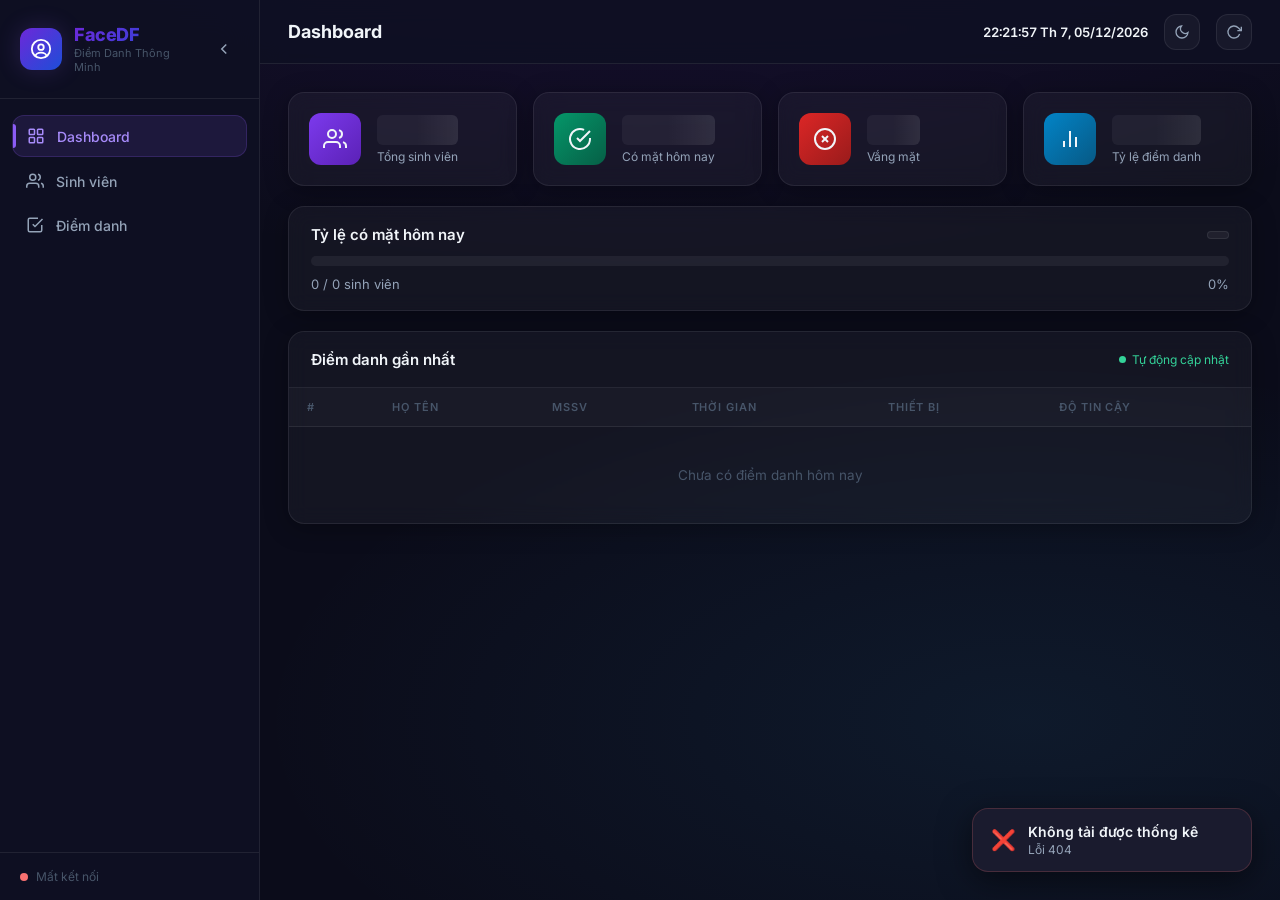
==== Admin-website-main/frontend/index.html @ c2f76a29 "folder name" ====
<!DOCTYPE html>
<html lang="vi">

<head>
  <meta charset="UTF-8" />
  <meta name="viewport" content="width=device-width, initial-scale=1.0" />
  <meta name="description"
    content="Hệ thống điểm danh khuôn mặt thông minh - Quản lý sinh viên và theo dõi điểm danh." />
  <title>FaceDF — Hệ Thống Điểm Danh</title>
  <link rel="preconnect" href="https://fonts.googleapis.com" />
  <link rel="preconnect" href="https://fonts.gstatic.com" crossorigin />
  <link href="https://fonts.googleapis.com/css2?family=Inter:wght@300;400;500;600;700;800&display=swap"
    rel="stylesheet" />
  <link rel="stylesheet" href="style.css" />
</head>

<body>

  <!-- ═══════════════ SIDEBAR ═══════════════ -->
  <aside class="sidebar" id="sidebar">
    <div class="sidebar-brand">
      <div class="brand-icon">
        <svg viewBox="0 0 24 24" fill="none" stroke="currentColor" stroke-width="2">
          <path d="M12 2C6.48 2 2 6.48 2 12s4.48 10 10 10 10-4.48 10-10S17.52 2 12 2z" />
          <circle cx="12" cy="10" r="3" />
          <path d="M6 20c0-2.2 2.7-4 6-4s6 1.8 6 4" />
        </svg>
      </div>
      <div class="brand-text">
        <span class="brand-name">FaceDF</span>
        <span class="brand-sub">Điểm Danh Thông Minh</span>
      </div>
      <button class="sidebar-collapse-btn" id="sidebarCollapseBtn" title="Thu gọn/Mở rộng Sidebar">
        <svg viewBox="0 0 24 24" fill="none" stroke="currentColor" stroke-width="2">
          <polyline points="15 18 9 12 15 6"></polyline>
        </svg>
      </button>
    </div>

    <nav class="sidebar-nav">
      <a href="#" class="nav-item active" data-tab="dashboard" id="nav-dashboard">
        <svg viewBox="0 0 24 24" fill="none" stroke="currentColor" stroke-width="2">
          <rect x="3" y="3" width="7" height="7" rx="1" />
          <rect x="14" y="3" width="7" height="7" rx="1" />
          <rect x="3" y="14" width="7" height="7" rx="1" />
          <rect x="14" y="14" width="7" height="7" rx="1" />
        </svg>
        <span>Dashboard</span>
      </a>
      <a href="#" class="nav-item" data-tab="students" id="nav-students">
        <svg viewBox="0 0 24 24" fill="none" stroke="currentColor" stroke-width="2">
          <path d="M17 21v-2a4 4 0 0 0-4-4H5a4 4 0 0 0-4 4v2" />
          <circle cx="9" cy="7" r="4" />
          <path d="M23 21v-2a4 4 0 0 0-3-3.87" />
          <path d="M16 3.13a4 4 0 0 1 0 7.75" />
        </svg>
        <span>Sinh viên</span>
      </a>
      <a href="#" class="nav-item" data-tab="attendance" id="nav-attendance">
        <svg viewBox="0 0 24 24" fill="none" stroke="currentColor" stroke-width="2">
          <path d="M9 11l3 3L22 4" />
          <path d="M21 12v7a2 2 0 0 1-2 2H5a2 2 0 0 1-2-2V5a2 2 0 0 1 2-2h11" />
        </svg>
        <span>Điểm danh</span>
      </a>
    </nav>

    <div class="sidebar-footer">
      <div class="connection-status" id="connectionStatus">
        <span class="status-dot"></span>
        <span class="status-text">Đang kết nối...</span>
      </div>
    </div>
  </aside>

  <!-- ═══════════════ MAIN CONTENT ═══════════════ -->
  <main class="main-content">

    <!-- Top Header -->
    <header class="top-header">
      <div class="header-left">
        <button class="menu-toggle" id="menuToggle" aria-label="Toggle menu">
          <svg viewBox="0 0 24 24" fill="none" stroke="currentColor" stroke-width="2">
            <line x1="3" y1="6" x2="21" y2="6" />
            <line x1="3" y1="12" x2="21" y2="12" />
            <line x1="3" y1="18" x2="21" y2="18" />
          </svg>
        </button>
        <div class="page-title" id="pageTitle">Dashboard</div>
      </div>
      <div class="header-right">
        <div class="live-clock" id="liveClock"></div>
        <button class="theme-toggle" id="themeToggleBtn" title="Giao diện Sáng/Tối">
          <svg viewBox="0 0 24 24" fill="none" stroke="currentColor" stroke-width="2" id="themeIcon">
            <circle cx="12" cy="12" r="5"></circle>
            <line x1="12" y1="1" x2="12" y2="3"></line>
            <line x1="12" y1="21" x2="12" y2="23"></line>
            <line x1="4.22" y1="4.22" x2="5.64" y2="5.64"></line>
            <line x1="18.36" y1="18.36" x2="19.78" y2="19.78"></line>
            <line x1="1" y1="12" x2="3" y2="12"></line>
            <line x1="21" y1="12" x2="23" y2="12"></line>
            <line x1="4.22" y1="19.78" x2="5.64" y2="18.36"></line>
            <line x1="18.36" y1="5.64" x2="19.78" y2="4.22"></line>
          </svg>
        </button>
        <button class="refresh-btn" id="refreshBtn" title="Làm mới dữ liệu">
          <svg viewBox="0 0 24 24" fill="none" stroke="currentColor" stroke-width="2">
            <path d="M23 4v6h-6" />
            <path d="M20.49 15a9 9 0 1 1-2.12-9.36L23 10" />
          </svg>
        </button>
      </div>
    </header>

    <!-- ────── TAB: DASHBOARD ────── -->
    <section class="tab-content active" id="tab-dashboard">

      <div class="stats-grid">
        <div class="stat-card" id="stat-total">
          <div class="stat-icon purple">
            <svg viewBox="0 0 24 24" fill="none" stroke="currentColor" stroke-width="2">
              <path d="M17 21v-2a4 4 0 0 0-4-4H5a4 4 0 0 0-4 4v2" />
              <circle cx="9" cy="7" r="4" />
              <path d="M23 21v-2a4 4 0 0 0-3-3.87" />
              <path d="M16 3.13a4 4 0 0 1 0 7.75" />
            </svg>
          </div>
          <div class="stat-info">
            <div class="stat-value skeleton" id="stat-total-val">—</div>
            <div class="stat-label">Tổng sinh viên</div>
          </div>
        </div>

        <div class="stat-card" id="stat-present">
          <div class="stat-icon green">
            <svg viewBox="0 0 24 24" fill="none" stroke="currentColor" stroke-width="2">
              <path d="M22 11.08V12a10 10 0 1 1-5.93-9.14" />
              <polyline points="22 4 12 14.01 9 11.01" />
            </svg>
          </div>
          <div class="stat-info">
            <div class="stat-value skeleton" id="stat-present-val">—</div>
            <div class="stat-label">Có mặt hôm nay</div>
          </div>
        </div>

        <div class="stat-card" id="stat-absent">
          <div class="stat-icon red">
            <svg viewBox="0 0 24 24" fill="none" stroke="currentColor" stroke-width="2">
              <circle cx="12" cy="12" r="10" />
              <line x1="15" y1="9" x2="9" y2="15" />
              <line x1="9" y1="9" x2="15" y2="15" />
            </svg>
          </div>
          <div class="stat-info">
            <div class="stat-value skeleton" id="stat-absent-val">—</div>
            <div class="stat-label">Vắng mặt</div>
          </div>
        </div>

        <div class="stat-card" id="stat-rate">
          <div class="stat-icon blue">
            <svg viewBox="0 0 24 24" fill="none" stroke="currentColor" stroke-width="2">
              <line x1="18" y1="20" x2="18" y2="10" />
              <line x1="12" y1="20" x2="12" y2="4" />
              <line x1="6" y1="20" x2="6" y2="14" />
            </svg>
          </div>
          <div class="stat-info">
            <div class="stat-value skeleton" id="stat-rate-val">—</div>
            <div class="stat-label">Tỷ lệ điểm danh</div>
          </div>
        </div>
      </div>

      <!-- Progress bar -->
      <div class="card progress-card">
        <div class="card-header">
          <h3>Tỷ lệ có mặt hôm nay</h3>
          <span class="card-badge" id="dash-date"></span>
        </div>
        <div class="progress-track">
          <div class="progress-bar" id="attendanceBar" style="width:0%"></div>
        </div>
        <div class="progress-labels">
          <span id="progressLabel">0 / 0 sinh viên</span>
          <span id="progressPct">0%</span>
        </div>
      </div>

      <!-- Recent attendance -->
      <div class="card">
        <div class="card-header">
          <h3>Điểm danh gần nhất</h3>
          <span class="auto-refresh-badge">
            <span class="pulse-dot"></span> Tự động cập nhật
          </span>
        </div>
        <div class="table-wrap">
          <table class="data-table" id="recent-table">
            <thead>
              <tr>
                <th>#</th>
                <th>Họ tên</th>
                <th>MSSV</th>
                <th>Thời gian</th>
                <th>Thiết bị</th>
                <th>Độ tin cậy</th>
              </tr>
            </thead>
            <tbody id="recent-tbody">
              <tr>
                <td colspan="6" class="empty-row">Đang tải dữ liệu...</td>
              </tr>
            </tbody>
          </table>
        </div>
      </div>
    </section>

    <!-- ────── TAB: SINH VIÊN ────── -->
    <section class="tab-content" id="tab-students">

      <!-- Form đăng ký -->
      <div class="card enroll-card" id="enrollCard">
        <div class="card-header">
          <h3>Đăng ký sinh viên mới</h3>
          <button class="collapse-btn" id="toggleEnroll" aria-label="Thu gọn">
            <svg viewBox="0 0 24 24" fill="none" stroke="currentColor" stroke-width="2" width="16" height="16">
              <polyline points="18 15 12 9 6 15" />
            </svg>
          </button>
        </div>

        <div class="enroll-body" id="enrollBody">
          <form id="enrollForm" class="enroll-form" novalidate>
            <div class="form-row">
              <div class="form-group">
                <label for="inputFullName">Họ và tên <span class="required">*</span></label>
                <input type="text" id="inputFullName" name="full_name" placeholder="VD: Nguyễn Văn An" required />
              </div>
              <div class="form-group">
                <label for="inputStudentId">Mã số sinh viên <span class="required">*</span></label>
                <input type="text" id="inputStudentId" name="student_id" placeholder="VD: SV2024001" required />
              </div>
            </div>

            <div class="form-group">
              <label>Phương thức lấy ảnh <span class="required">*</span></label>
              <div class="enroll-tabs">
                <button type="button" class="tab-btn active" data-mode="upload" id="btnModeUpload">
                  <svg viewBox="0 0 24 24" fill="none" stroke="currentColor" stroke-width="2" width="16" height="16">
                    <path d="M21 15v4a2 2 0 0 1-2 2H5a2 2 0 0 1-2-2v-4" />
                    <polyline points="17 8 12 3 7 8" />
                    <line x1="12" y1="3" x2="12" y2="15" />
                  </svg>
                  Tải ảnh lên
                </button>
                <button type="button" class="tab-btn" data-mode="camera" id="btnModeCamera">
                  <svg viewBox="0 0 24 24" fill="none" stroke="currentColor" stroke-width="2" width="16" height="16">
                    <path d="M23 19a2 2 0 0 1-2 2H3a2 2 0 0 1-2-2V8a2 2 0 0 1 2-2h4l2-3h6l2 3h4a2 2 0 0 1 2 2z" />
                    <circle cx="12" cy="13" r="4" />
                  </svg>
                  Chụp từ Camera Pi
                </button>
              </div>
            </div>

            <!-- UI cho Mode: Upload -->
            <div id="sectionUpload" class="enroll-section active">
              <label>Ảnh khuôn mặt <span class="hint">(chọn 3-5 ảnh rõ nét)</span></label>
              <div class="upload-zone" id="uploadZone">
                <input type="file" id="inputImages" name="images" accept="image/*" multiple class="file-input" />
                <div class="upload-placeholder" id="uploadPlaceholder">
                  <svg viewBox="0 0 24 24" fill="none" stroke="currentColor" stroke-width="1.5" width="40" height="40">
                    <path d="M21 15v4a2 2 0 0 1-2 2H5a2 2 0 0 1-2-2v-4" />
                    <polyline points="17 8 12 3 7 8" />
                    <line x1="12" y1="3" x2="12" y2="15" />
                  </svg>
                  <p>Kéo thả ảnh vào đây hoặc <strong>chọn file</strong></p>
                  <p class="hint">Tối thiểu 3, tối đa 5 ảnh • JPG, PNG, WEBP</p>
                </div>
                <div class="image-previews" id="imagePreviews"></div>
              </div>
            </div>

            <div id="sectionCamera" class="enroll-section">
              <div class="form-group pi-ip-group">
                <label for="inputPiIp">Địa chỉ IP Raspberry Pi <span class="required">*</span></label>
                <div class="input-with-action">
                  <input type="text" id="inputPiIp" placeholder="VD: 192.168.1.10" />
                  <button type="button" class="btn btn-sm btn-outline" id="btnApplyIp">Kết nối</button>
                </div>
                <p class="hint">Nhập IP của Pi để xem luồng camera (mặc định port 8080).</p>
              </div>

              <div class="camera-container">
                <div class="camera-view">
                  <img id="piStream" src="" alt="Vui lòng cấu hình IP Pi"
                    onerror="this.src='data:image/svg+xml,<svg xmlns=\'http://www.w3.org/2000/svg\' width=\'100\' height=\'100\'><rect width=\'100\' height=\'100\' fill=\'%23333\'/><text x=\'50%2\' y=\'50%2\' dominant-baseline=\'middle\' text-anchor=\'middle\' fill=\'white\'>Chưa có tín hiệu</text></svg>'" />
                  <div class="camera-overlay">
                    <div class="face-guide"></div>
                  </div>
                  <button type="button" class="btn-capture" id="btnCapture" title="Chụp ảnh">
                    <div class="shutter-icon"></div>
                  </button>
                  <button type="button" class="btn-reload-stream" id="btnReloadStream" title="Tải lại luồng">
                    <svg viewBox="0 0 24 24" fill="none" stroke="currentColor" stroke-width="2" width="16" height="16">
                      <path d="M23 4v6h-6" />
                      <path d="M20.49 15a9 9 0 1 1-2.12-9.36L23 10" />
                    </svg>
                  </button>
                </div>
                <div class="camera-status">
                  <span id="captureCountLabel">Đã chụp: 0/5</span>
                  <div class="capture-progress">
                    <div class="progress-fill" id="captureProgressFill" style="width: 0%"></div>
                  </div>
                </div>
                <div class="captured-list" id="capturedList">
                  <!-- Các ảnh đã chụp sẽ hiện ở đây -->
                </div>
              </div>
            </div>

            <div class="form-actions">
              <button type="button" class="btn btn-ghost" id="resetEnrollBtn">Xóa trắng</button>
              <button type="submit" class="btn btn-primary" id="enrollSubmitBtn">
                <svg viewBox="0 0 24 24" fill="none" stroke="currentColor" stroke-width="2" width="16" height="16">
                  <path d="M16 21v-2a4 4 0 0 0-4-4H6a4 4 0 0 0-4 4v2" />
                  <circle cx="9" cy="7" r="4" />
                  <line x1="19" y1="8" x2="19" y2="14" />
                  <line x1="22" y1="11" x2="16" y2="11" />
                </svg>
                Đăng ký sinh viên
              </button>
            </div>
          </form>
        </div>
      </div>

      <!-- Danh sách sinh viên -->
      <div class="card">
        <div class="card-header">
          <h3>Danh sách sinh viên <span class="badge" id="studentCount">0</span></h3>
          <div class="search-wrap">
            <svg viewBox="0 0 24 24" fill="none" stroke="currentColor" stroke-width="2" width="16" height="16">
              <circle cx="11" cy="11" r="8" />
              <line x1="21" y1="21" x2="16.65" y2="16.65" />
            </svg>
            <input type="search" id="studentSearch" placeholder="Tìm kiếm tên, MSSV..." />
          </div>
        </div>
        <div class="table-wrap">
          <table class="data-table" id="students-table">
            <thead>
              <tr>
                <th>#</th>
                <th>MSSV</th>
                <th>Họ và tên</th>
                <th>Ngày đăng ký</th>
                <th>Thao tác</th>
              </tr>
            </thead>
            <tbody id="students-tbody">
              <tr>
                <td colspan="5" class="empty-row">Đang tải...</td>
              </tr>
            </tbody>
          </table>
        </div>
      </div>
    </section>

    <!-- ────── TAB: ĐIỂM DANH ────── -->
    <section class="tab-content" id="tab-attendance">

      <div class="card">
        <div class="card-header filter-header">
          <h3>Danh sách điểm danh</h3>
          <div class="filter-controls">
            <div class="date-picker-wrap">
              <svg viewBox="0 0 24 24" fill="none" stroke="currentColor" stroke-width="2" width="16" height="16">
                <rect x="3" y="4" width="18" height="18" rx="2" ry="2" />
                <line x1="16" y1="2" x2="16" y2="6" />
                <line x1="8" y1="2" x2="8" y2="6" />
                <line x1="3" y1="10" x2="21" y2="10" />
              </svg>
              <input type="date" id="attendanceDate" />
            </div>
            <button class="btn btn-outline btn-sm" id="todayBtn">Hôm nay</button>
            <button class="btn btn-outline btn-sm" id="exportCsvBtn">
              <svg viewBox="0 0 24 24" fill="none" stroke="currentColor" stroke-width="2" width="14" height="14">
                <path d="M21 15v4a2 2 0 0 1-2 2H5a2 2 0 0 1-2-2v-4" />
                <polyline points="7 10 12 15 17 10" />
                <line x1="12" y1="15" x2="12" y2="3" />
              </svg>
              Xuất CSV
            </button>
          </div>
        </div>

        <div class="attendance-summary" id="attendanceSummary"></div>

        <div class="table-wrap">
          <table class="data-table" id="attendance-table">
            <thead>
              <tr>
                <th>#</th>
                <th>MSSV</th>
                <th>Họ và tên</th>
                <th>Thời gian điểm danh</th>
                <th>Thiết bị</th>
                <th>Độ tin cậy</th>
                <th>Trạng thái</th>
              </tr>
            </thead>
            <tbody id="attendance-tbody">
              <tr>
                <td colspan="7" class="empty-row">Chọn ngày để xem điểm danh</td>
              </tr>
            </tbody>
          </table>
        </div>
      </div>
    </section>

  </main>

  <!-- ═══════════════ MODAL XÓA ═══════════════ -->
  <div class="modal-overlay" id="deleteModal" role="dialog" aria-modal="true" aria-labelledby="deleteModalTitle">
    <div class="modal">
      <div class="modal-icon danger">
        <svg viewBox="0 0 24 24" fill="none" stroke="currentColor" stroke-width="2" width="32" height="32">
          <polyline points="3 6 5 6 21 6" />
          <path d="M19 6l-1 14a2 2 0 0 1-2 2H8a2 2 0 0 1-2-2L5 6" />
          <path d="M10 11v6" />
          <path d="M14 11v6" />
          <path d="M9 6V4a1 1 0 0 1 1-1h4a1 1 0 0 1 1 1v2" />
        </svg>
      </div>
      <h3 id="deleteModalTitle">Xác nhận xóa sinh viên</h3>
      <p id="deleteModalMsg">Bạn có chắc muốn xóa sinh viên này? Toàn bộ dữ liệu điểm danh sẽ bị xóa vĩnh viễn.</p>
      <div class="modal-actions">
        <button class="btn btn-ghost" id="cancelDeleteBtn">Hủy bỏ</button>
        <button class="btn btn-danger" id="confirmDeleteBtn">Xóa ngay</button>
      </div>
    </div>
  </div>

  <!-- ═══════════════ TOAST ═══════════════ -->
  <div class="toast-container" id="toastContainer" aria-live="polite"></div>

  <!-- ═══════════════ LOADING OVERLAY ═══════════════ -->
  <div class="loading-overlay" id="loadingOverlay">
    <div class="loading-spinner"></div>
  </div>

  <script src="app.js"></script>
</body>

</html>
---- Admin-website-main/frontend/style.css ----
/* ═══════════════════════════════════════════════════════════════
   FaceDF — Attendance System Stylesheet
   Dark theme + glassmorphism + gradient purple/blue
═══════════════════════════════════════════════════════════════ */

/* ─── Design Tokens ─────────────────────────────────────────── */
:root {
  --bg-deep:       #0b0c1a;
  --bg-card:       rgba(255,255,255,0.04);
  --bg-card-hover: rgba(255,255,255,0.07);
  --bg-sidebar:    rgba(15,16,35,0.95);
  --border:        rgba(255,255,255,0.08);
  --border-active: rgba(139,92,246,0.5);

  --purple:   #8b5cf6;
  --purple-l: #a78bfa;
  --blue:     #38bdf8;
  --green:    #34d399;
  --red:      #f87171;
  --yellow:   #fbbf24;

  --grad-main:   linear-gradient(135deg, #6d28d9 0%, #1d4ed8 100%);
  --grad-purple: linear-gradient(135deg, #7c3aed, #5b21b6);
  --grad-green:  linear-gradient(135deg, #059669, #065f46);
  --grad-red:    linear-gradient(135deg, #dc2626, #991b1b);
  --grad-blue:   linear-gradient(135deg, #0284c7, #075985);

  --text-primary:   #f1f5f9;
  --text-secondary: #94a3b8;
  --text-muted:     #475569;

  --radius-sm: 8px;
  --radius-md: 12px;
  --radius-lg: 16px;
  --radius-xl: 24px;

  --shadow-card: 0 4px 24px rgba(0,0,0,0.3);
  --shadow-glow: 0 0 24px rgba(139,92,246,0.2);

  --sidebar-w: 260px;
  --header-h:  64px;
  --transition: 0.25s cubic-bezier(0.4,0,0.2,1);
}

:root[data-theme="light"] {
  --bg-deep:       #f8fafc;
  --bg-card:       #ffffff;
  --bg-card-hover: #f1f5f9;
  --bg-sidebar:    rgba(255,255,255,0.95);
  --border:        #e2e8f0;
  --border-active: #8b5cf6;

  --purple:   #8b5cf6;
  --purple-l: #7c3aed;
  --blue:     #0284c7;
  --green:    #059669;
  --red:      #dc2626;
  --yellow:   #d97706;

  --text-primary:   #0f172a;
  --text-secondary: #475569;
  --text-muted:     #94a3b8;

  --shadow-card: 0 4px 12px rgba(0,0,0,0.05);
  --shadow-glow: 0 0 24px rgba(139,92,246,0.4);
}

/* ─── Reset ─────────────────────────────────────────────────── */
*, *::before, *::after { box-sizing: border-box; margin: 0; padding: 0; }
html { scroll-behavior: smooth; }

body {
  font-family: 'Inter', -apple-system, BlinkMacSystemFont, sans-serif;
  background: var(--bg-deep);
  color: var(--text-primary);
  min-height: 100vh;
  display: flex;
  overflow-x: hidden;
  background-image:
    radial-gradient(ellipse 80% 50% at 50% -20%, rgba(120,40,220,0.15), transparent),
    radial-gradient(ellipse 60% 40% at 80% 80%, rgba(56,189,248,0.08), transparent);
}

/* ─── Sidebar ────────────────────────────────────────────────── */
.sidebar {
  width: var(--sidebar-w);
  min-height: 100vh;
  background: var(--bg-sidebar);
  backdrop-filter: blur(20px);
  border-right: 1px solid var(--border);
  display: flex;
  flex-direction: column;
  position: fixed;
  top: 0; left: 0;
  z-index: 100;
  transition: transform var(--transition);
}

.sidebar-brand {
  display: flex;
  align-items: center;
  gap: 12px;
  padding: 24px 20px;
  border-bottom: 1px solid var(--border);
}

.brand-icon {
  width: 42px; height: 42px;
  background: var(--grad-main);
  border-radius: var(--radius-md);
  display: flex; align-items: center; justify-content: center;
  flex-shrink: 0;
  box-shadow: var(--shadow-glow);
}
.brand-icon svg { width: 22px; height: 22px; color: #fff; }

.brand-name {
  display: block;
  font-size: 18px;
  font-weight: 800;
  background: var(--grad-main);
  -webkit-background-clip: text;
  -webkit-text-fill-color: transparent;
  background-clip: text;
  letter-spacing: -0.5px;
}
.brand-sub {
  display: block;
  font-size: 11px;
  color: var(--text-muted);
  margin-top: 1px;
}

.sidebar-collapse-btn {
  background: none;
  border: none;
  color: var(--text-secondary);
  cursor: pointer;
  padding: 6px;
  border-radius: var(--radius-sm);
  display: flex;
  align-items: center;
  justify-content: center;
  transition: all var(--transition);
  margin-left: auto;
}
.sidebar-collapse-btn:hover { background: var(--bg-card-hover); color: var(--text-primary); }
.sidebar-collapse-btn svg { width: 18px; height: 18px; }

/* Collapsed state */
.sidebar.collapsed { width: 80px; }
.sidebar.collapsed .brand-text, 
.sidebar.collapsed .nav-item span,
.sidebar.collapsed .connection-status .status-text { display: none; }
.sidebar.collapsed .sidebar-brand { padding: 24px 10px; flex-direction: column; justify-content: center; }
.sidebar.collapsed .sidebar-collapse-btn { margin-left: 0; margin-top: 12px; }
.sidebar.collapsed .sidebar-collapse-btn svg { transform: rotate(180deg); }
.sidebar.collapsed .nav-item { justify-content: center; padding: 11px 0; }
.sidebar.collapsed .connection-status { justify-content: center; }

.sidebar-nav {
  flex: 1;
  padding: 16px 12px;
  display: flex;
  flex-direction: column;
  gap: 4px;
}

.nav-item {
  display: flex;
  align-items: center;
  gap: 12px;
  padding: 11px 14px;
  border-radius: var(--radius-md);
  color: var(--text-secondary);
  text-decoration: none;
  font-size: 14px;
  font-weight: 500;
  transition: all var(--transition);
  position: relative;
}
.nav-item svg { width: 18px; height: 18px; flex-shrink: 0; }

.nav-item:hover {
  background: var(--bg-card-hover);
  color: var(--text-primary);
}
.nav-item.active {
  background: rgba(139,92,246,0.12);
  color: var(--purple-l);
  border: 1px solid rgba(139,92,246,0.2);
}
.nav-item.active::before {
  content: '';
  position: absolute;
  left: 0; top: 50%;
  transform: translateY(-50%);
  width: 3px; height: 60%;
  background: var(--purple);
  border-radius: 0 4px 4px 0;
}

.sidebar-footer {
  padding: 16px 20px;
  border-top: 1px solid var(--border);
}

.connection-status {
  display: flex;
  align-items: center;
  gap: 8px;
  font-size: 12px;
  color: var(--text-muted);
}
.status-dot {
  width: 8px; height: 8px;
  border-radius: 50%;
  background: var(--text-muted);
  flex-shrink: 0;
  transition: background var(--transition);
}
.status-dot.online { background: var(--green); box-shadow: 0 0 8px var(--green); }
.status-dot.offline { background: var(--red); }

/* ─── Main Content ───────────────────────────────────────────── */
.main-content {
  flex: 1;
  margin-left: var(--sidebar-w);
  display: flex;
  flex-direction: column;
  min-height: 100vh;
  transition: margin-left var(--transition);
}

.sidebar.collapsed ~ .main-content {
  margin-left: 80px;
}

/* ─── Top Header ─────────────────────────────────────────────── */
.top-header {
  height: var(--header-h);
  display: flex;
  align-items: center;
  justify-content: space-between;
  padding: 0 28px;
  background: var(--bg-sidebar);
  backdrop-filter: blur(12px);
  border-bottom: 1px solid var(--border);
  position: sticky;
  top: 0;
  z-index: 50;
}

.header-left { display: flex; align-items: center; gap: 16px; }

.menu-toggle {
  display: none;
  background: none;
  border: none;
  color: var(--text-secondary);
  cursor: pointer;
  padding: 6px;
  border-radius: var(--radius-sm);
  transition: color var(--transition);
}
.menu-toggle:hover { color: var(--text-primary); }
.menu-toggle svg { width: 20px; height: 20px; display: block; }

.page-title {
  font-size: 18px;
  font-weight: 700;
  color: var(--text-primary);
}

.header-right { display: flex; align-items: center; gap: 16px; }

.live-clock {
  font-size: 13px;
  color: var(--text-primary);
  font-variant-numeric: tabular-nums;
  font-weight: 600;
}

.theme-toggle {
  width: 36px; height: 36px;
  background: var(--bg-card);
  border: 1px solid var(--border);
  border-radius: var(--radius-md);
  color: var(--text-secondary);
  cursor: pointer;
  display: flex; align-items: center; justify-content: center;
  transition: all var(--transition);
}
.theme-toggle:hover { background: var(--bg-card-hover); color: var(--yellow); border-color: var(--border-active); }
.theme-toggle svg { width: 16px; height: 16px; }

.refresh-btn {
  width: 36px; height: 36px;
  background: var(--bg-card);
  border: 1px solid var(--border);
  border-radius: var(--radius-md);
  color: var(--text-secondary);
  cursor: pointer;
  display: flex; align-items: center; justify-content: center;
  transition: all var(--transition);
}
.refresh-btn:hover { background: var(--bg-card-hover); color: var(--purple-l); border-color: var(--border-active); }
.refresh-btn svg { width: 16px; height: 16px; }
.refresh-btn.spinning svg { animation: spin 0.8s linear infinite; }

@keyframes spin { to { transform: rotate(360deg); } }

/* ─── Tab Content ────────────────────────────────────────────── */
.tab-content {
  display: none;
  flex-direction: column;
  gap: 20px;
  padding: 28px;
  flex: 1;
}
.tab-content.active { display: flex; }

/* ─── Cards ──────────────────────────────────────────────────── */
.card {
  background: var(--bg-card);
  border: 1px solid var(--border);
  border-radius: var(--radius-lg);
  backdrop-filter: blur(10px);
  box-shadow: var(--shadow-card);
  overflow: hidden;
}

.card-header {
  display: flex;
  align-items: center;
  justify-content: space-between;
  padding: 18px 22px;
  border-bottom: 1px solid var(--border);
  flex-wrap: wrap;
  gap: 12px;
}
.card-header h3 {
  font-size: 15px;
  font-weight: 600;
  color: var(--text-primary);
}
.card-badge {
  font-size: 12px;
  color: var(--text-secondary);
  background: rgba(255,255,255,0.05);
  padding: 3px 10px;
  border-radius: 20px;
  border: 1px solid var(--border);
}

.auto-refresh-badge {
  display: flex;
  align-items: center;
  gap: 6px;
  font-size: 12px;
  color: var(--green);
}
.pulse-dot {
  width: 7px; height: 7px;
  border-radius: 50%;
  background: var(--green);
  animation: pulse 2s ease-in-out infinite;
}
@keyframes pulse {
  0%, 100% { opacity: 1; transform: scale(1); }
  50% { opacity: 0.5; transform: scale(0.7); }
}

/* ─── Stats Grid ─────────────────────────────────────────────── */
.stats-grid {
  display: grid;
  grid-template-columns: repeat(4, 1fr);
  gap: 16px;
}

.stat-card {
  background: var(--bg-card);
  border: 1px solid var(--border);
  border-radius: var(--radius-lg);
  padding: 20px;
  display: flex;
  align-items: center;
  gap: 16px;
  box-shadow: var(--shadow-card);
  backdrop-filter: blur(10px);
  transition: transform var(--transition), box-shadow var(--transition);
}
.stat-card:hover {
  transform: translateY(-2px);
  box-shadow: 0 8px 32px rgba(0,0,0,0.4);
}

.stat-icon {
  width: 52px; height: 52px;
  border-radius: var(--radius-md);
  display: flex; align-items: center; justify-content: center;
  flex-shrink: 0;
}
.stat-icon svg { width: 24px; height: 24px; }
.stat-icon.purple { background: var(--grad-purple); }
.stat-icon.green  { background: var(--grad-green); }
.stat-icon.red    { background: var(--grad-red); }
.stat-icon.blue   { background: var(--grad-blue); }

.stat-value {
  font-size: 30px;
  font-weight: 800;
  color: var(--text-primary);
  line-height: 1;
  font-variant-numeric: tabular-nums;
}
.stat-label {
  font-size: 12px;
  color: var(--text-secondary);
  margin-top: 4px;
}

/* ─── Progress Card ──────────────────────────────────────────── */
.progress-card .card-header { border-bottom: none; padding-bottom: 12px; }

.progress-track {
  margin: 0 22px;
  height: 10px;
  background: rgba(255,255,255,0.06);
  border-radius: 99px;
  overflow: hidden;
}
.progress-bar {
  height: 100%;
  background: var(--grad-main);
  border-radius: 99px;
  transition: width 0.8s cubic-bezier(0.4,0,0.2,1);
}
.progress-labels {
  display: flex;
  justify-content: space-between;
  padding: 10px 22px 18px;
  font-size: 13px;
  color: var(--text-secondary);
}

/* ─── Tables ─────────────────────────────────────────────────── */
.table-wrap {
  overflow-x: auto;
  -webkit-overflow-scrolling: touch;
}
.data-table {
  width: 100%;
  border-collapse: collapse;
  font-size: 13.5px;
}
.data-table thead th {
  padding: 12px 18px;
  text-align: left;
  font-size: 11px;
  font-weight: 600;
  text-transform: uppercase;
  letter-spacing: 0.08em;
  color: var(--text-muted);
  background: rgba(255,255,255,0.02);
  border-bottom: 1px solid var(--border);
  white-space: nowrap;
}
.data-table tbody tr {
  border-bottom: 1px solid rgba(255,255,255,0.04);
  transition: background var(--transition);
}
.data-table tbody tr:last-child { border-bottom: none; }
.data-table tbody tr:hover { background: var(--bg-card-hover); }
.data-table td {
  padding: 13px 18px;
  color: var(--text-secondary);
  vertical-align: middle;
}
.data-table td:first-child { color: var(--text-muted); }

.empty-row { text-align: center; color: var(--text-muted); padding: 40px !important; }

.student-name { color: var(--text-primary); font-weight: 500; }
.student-id-badge {
  display: inline-block;
  background: rgba(139,92,246,0.12);
  color: var(--purple-l);
  border: 1px solid rgba(139,92,246,0.2);
  border-radius: 6px;
  font-size: 12px;
  font-weight: 600;
  padding: 2px 8px;
  font-family: monospace;
}

/* Similarity meter */
.similarity-bar {
  display: flex;
  align-items: center;
  gap: 8px;
}
.similarity-track {
  width: 60px;
  height: 5px;
  background: rgba(255,255,255,0.08);
  border-radius: 99px;
  overflow: hidden;
}
.similarity-fill {
  height: 100%;
  background: var(--grad-green);
  border-radius: 99px;
}
.similarity-text { font-size: 12px; color: var(--text-secondary); }

/* ─── Status Badges ──────────────────────────────────────────── */
.badge-present {
  display: inline-flex; align-items: center; gap: 4px;
  background: rgba(52,211,153,0.1);
  color: var(--green);
  border: 1px solid rgba(52,211,153,0.2);
  border-radius: 20px;
  font-size: 11px; font-weight: 600;
  padding: 3px 10px;
}
.badge-absent {
  display: inline-flex; align-items: center; gap: 4px;
  background: rgba(248,113,113,0.1);
  color: var(--red);
  border: 1px solid rgba(248,113,113,0.2);
  border-radius: 20px;
  font-size: 11px; font-weight: 600;
  padding: 3px 10px;
}

/* ─── Buttons ────────────────────────────────────────────────── */
.btn {
  display: inline-flex;
  align-items: center;
  gap: 7px;
  padding: 10px 20px;
  border-radius: var(--radius-md);
  font-size: 14px;
  font-weight: 600;
  font-family: inherit;
  cursor: pointer;
  border: 1px solid transparent;
  transition: all var(--transition);
  text-decoration: none;
  white-space: nowrap;
}
.btn:disabled { opacity: 0.5; cursor: not-allowed; }

.btn-primary {
  background: var(--grad-main);
  color: #fff;
  border-color: transparent;
  box-shadow: 0 4px 12px rgba(109,40,217,0.4);
}
.btn-primary:hover:not(:disabled) {
  transform: translateY(-1px);
  box-shadow: 0 6px 20px rgba(109,40,217,0.5);
}

.btn-danger {
  background: var(--grad-red);
  color: #fff;
  box-shadow: 0 4px 12px rgba(220,38,38,0.3);
}
.btn-danger:hover:not(:disabled) {
  transform: translateY(-1px);
  box-shadow: 0 6px 20px rgba(220,38,38,0.4);
}

.btn-ghost {
  background: transparent;
  color: var(--text-secondary);
  border-color: var(--border);
}
.btn-ghost:hover:not(:disabled) {
  background: var(--bg-card-hover);
  color: var(--text-primary);
}

.btn-outline {
  background: transparent;
  color: var(--purple-l);
  border-color: rgba(139,92,246,0.3);
}
.btn-outline:hover:not(:disabled) {
  background: rgba(139,92,246,0.1);
}

.btn-sm { padding: 7px 14px; font-size: 12px; }

.btn-delete {
  background: transparent;
  color: var(--red);
  border: 1px solid rgba(248,113,113,0.25);
  border-radius: var(--radius-sm);
  font-size: 12px;
  font-weight: 600;
  padding: 5px 12px;
  cursor: pointer;
  font-family: inherit;
  transition: all var(--transition);
  display: inline-flex;
  align-items: center;
  gap: 5px;
}
.btn-delete:hover { background: rgba(248,113,113,0.12); border-color: rgba(248,113,113,0.4); }
.btn-delete svg { width: 13px; height: 13px; }

/* ─── Badge ──────────────────────────────────────────────────── */
.badge {
  display: inline-flex;
  align-items: center;
  justify-content: center;
  background: rgba(139,92,246,0.15);
  color: var(--purple-l);
  border-radius: 20px;
  font-size: 12px;
  font-weight: 600;
  min-width: 24px;
  padding: 1px 8px;
  margin-left: 8px;
}

/* ─── Enroll Form ────────────────────────────────────────────── */
.enroll-body { padding: 22px; }

.enroll-form { display: flex; flex-direction: column; gap: 18px; }

.form-row { display: grid; grid-template-columns: 1fr 1fr; gap: 18px; }

.form-group { display: flex; flex-direction: column; gap: 7px; }

.form-group label {
  font-size: 13px;
  font-weight: 600;
  color: var(--text-secondary);
}
.required { color: var(--red); }
.hint { color: var(--text-muted); font-size: 12px; font-weight: 400; }

.form-group input[type="text"],
.form-group input[type="search"] {
  background: rgba(255,255,255,0.05);
  border: 1px solid var(--border);
  border-radius: var(--radius-md);
  color: var(--text-primary);
  font-family: inherit;
  font-size: 14px;
  padding: 10px 14px;
  transition: border-color var(--transition), box-shadow var(--transition);
  outline: none;
}
.form-group input:focus,
input:focus {
  border-color: var(--border-active);
  box-shadow: 0 0 0 3px rgba(139,92,246,0.12);
}
input::placeholder { color: var(--text-muted); }

.form-actions { display: flex; gap: 12px; justify-content: flex-end; }

.input-with-action {
  display: flex;
  gap: 8px;
}
.input-with-action input {
  flex: 1;
}

.pi-ip-group {
  margin-bottom: 15px;
  width: 100%;
  max-width: 450px;
}

/* Upload zone */
.upload-zone {
  position: relative;
  border: 2px dashed var(--border);
  border-radius: var(--radius-lg);
  padding: 24px;
  text-align: center;
  cursor: pointer;
  transition: border-color var(--transition), background var(--transition);
  min-height: 140px;
  display: flex;
  align-items: center;
  justify-content: center;
}
.upload-zone:hover,
.upload-zone.drag-over { border-color: var(--purple); background: rgba(139,92,246,0.06); }

.file-input {
  position: absolute; inset: 0;
  opacity: 0;
  cursor: pointer;
  width: 100%; height: 100%;
}

.upload-placeholder { pointer-events: none; }
.upload-placeholder svg { color: var(--text-muted); margin-bottom: 8px; }
.upload-placeholder p { color: var(--text-secondary); font-size: 14px; }
.upload-placeholder p strong { color: var(--purple-l); }
.upload-placeholder .hint { margin-top: 4px; font-size: 12px; }

.image-previews {
  display: flex;
  flex-wrap: wrap;
  gap: 10px;
  width: 100%;
  justify-content: center;
}
.preview-thumb {
  position: relative;
  width: 90px; height: 90px;
  border-radius: var(--radius-md);
  overflow: hidden;
  border: 2px solid var(--border);
}
.preview-thumb img { width: 100%; height: 100%; object-fit: cover; }
.preview-remove {
  position: absolute;
  top: 4px; right: 4px;
  width: 20px; height: 20px;
  background: rgba(0,0,0,0.7);
  border-radius: 50%;
  border: none;
  color: #fff;
  font-size: 12px;
  cursor: pointer;
  display: flex; align-items: center; justify-content: center;
  line-height: 1;
}

/* ─── Collapse button ────────────────────────────────────────── */
.collapse-btn {
  background: none; border: none;
  color: var(--text-muted);
  cursor: pointer;
  padding: 4px;
  border-radius: var(--radius-sm);
  transition: color var(--transition), transform var(--transition);
  display: flex; align-items: center;
}
.collapse-btn:hover { color: var(--text-primary); }
.collapse-btn.collapsed { transform: rotate(180deg); }

/* ─── Search ─────────────────────────────────────────────────── */
.search-wrap {
  position: relative;
  display: flex;
  align-items: center;
}
.search-wrap svg {
  position: absolute;
  left: 10px;
  color: var(--text-muted);
  pointer-events: none;
}
.search-wrap input {
  background: rgba(255,255,255,0.05);
  border: 1px solid var(--border);
  border-radius: var(--radius-md);
  color: var(--text-primary);
  font-family: inherit;
  font-size: 13px;
  padding: 8px 14px 8px 34px;
  outline: none;
  width: 220px;
  transition: border-color var(--transition);
}
.search-wrap input:focus { border-color: var(--border-active); }

/* ─── Attendance Filters ─────────────────────────────────────── */
.filter-header { flex-wrap: wrap; gap: 12px; }
.filter-controls { display: flex; align-items: center; gap: 10px; flex-wrap: wrap; }

.date-picker-wrap {
  position: relative;
  display: flex;
  align-items: center;
}
.date-picker-wrap svg {
  position: absolute;
  left: 10px;
  color: var(--text-muted);
  pointer-events: none;
}
.date-picker-wrap input[type="date"] {
  background: rgba(255,255,255,0.05);
  border: 1px solid var(--border);
  border-radius: var(--radius-md);
  color: var(--text-primary);
  font-family: inherit;
  font-size: 13px;
  padding: 8px 14px 8px 34px;
  outline: none;
  cursor: pointer;
  transition: border-color var(--transition);
  color-scheme: dark;
}
.date-picker-wrap input:focus { border-color: var(--border-active); }

.attendance-summary {
  padding: 14px 22px;
  border-bottom: 1px solid var(--border);
  display: flex;
  gap: 20px;
  font-size: 13px;
  color: var(--text-secondary);
  min-height: 0;
}
.attendance-summary:empty { display: none; }
.att-stat { display: flex; align-items: center; gap: 6px; }
.att-stat strong { color: var(--text-primary); }

/* ─── Modal ──────────────────────────────────────────────────── */
.modal-overlay {
  position: fixed; inset: 0;
  background: rgba(0,0,0,0.7);
  backdrop-filter: blur(4px);
  z-index: 1000;
  display: flex; align-items: center; justify-content: center;
  opacity: 0;
  pointer-events: none;
  transition: opacity var(--transition);
}
.modal-overlay.active { opacity: 1; pointer-events: auto; }

.modal {
  background: #14152a;
  border: 1px solid var(--border);
  border-radius: var(--radius-xl);
  padding: 36px;
  max-width: 420px;
  width: 90%;
  text-align: center;
  box-shadow: 0 24px 80px rgba(0,0,0,0.6);
  transform: scale(0.95) translateY(20px);
  transition: transform var(--transition);
}
.modal-overlay.active .modal { transform: scale(1) translateY(0); }

.modal-icon {
  width: 64px; height: 64px;
  border-radius: 50%;
  display: flex; align-items: center; justify-content: center;
  margin: 0 auto 20px;
}
.modal-icon.danger { background: rgba(248,113,113,0.1); color: var(--red); border: 1px solid rgba(248,113,113,0.2); }

.modal h3 { font-size: 18px; font-weight: 700; margin-bottom: 12px; }
.modal p { color: var(--text-secondary); font-size: 14px; line-height: 1.6; }

.modal-actions {
  display: flex;
  gap: 12px;
  justify-content: center;
  margin-top: 28px;
}
.modal-actions .btn { min-width: 120px; justify-content: center; }

/* ─── Toast ──────────────────────────────────────────────────── */
.toast-container {
  position: fixed;
  bottom: 28px; right: 28px;
  z-index: 2000;
  display: flex;
  flex-direction: column;
  gap: 10px;
  pointer-events: none;
}
.toast {
  display: flex;
  align-items: center;
  gap: 12px;
  background: #1a1b2e;
  border: 1px solid var(--border);
  border-radius: var(--radius-lg);
  padding: 14px 18px;
  box-shadow: 0 8px 32px rgba(0,0,0,0.5);
  min-width: 280px;
  max-width: 380px;
  pointer-events: auto;
  animation: slideInToast 0.3s cubic-bezier(0.4,0,0.2,1) forwards;
}
.toast.hiding { animation: slideOutToast 0.3s cubic-bezier(0.4,0,0.2,1) forwards; }

@keyframes slideInToast  { from { opacity:0; transform:translateX(100%); } to { opacity:1; transform:translateX(0); } }
@keyframes slideOutToast { from { opacity:1; transform:translateX(0); } to { opacity:0; transform:translateX(100%); } }

.toast-icon { font-size: 20px; flex-shrink: 0; }
.toast-body { flex: 1; }
.toast-title { font-size: 14px; font-weight: 600; color: var(--text-primary); }
.toast-msg   { font-size: 12px; color: var(--text-secondary); margin-top: 2px; }

.toast.success { border-color: rgba(52,211,153,0.2); }
.toast.error   { border-color: rgba(248,113,113,0.2); }
.toast.info    { border-color: rgba(56,189,248,0.2); }

/* ─── Loading Overlay ────────────────────────────────────────── */
.loading-overlay {
  position: fixed; inset: 0;
  background: rgba(11,12,26,0.85);
  z-index: 5000;
  display: flex; align-items: center; justify-content: center;
  opacity: 0;
  pointer-events: none;
  transition: opacity var(--transition);
}
.loading-overlay.active { opacity: 1; pointer-events: auto; }
.loading-spinner {
  width: 48px; height: 48px;
  border: 4px solid rgba(255,255,255,0.1);
  border-top-color: var(--purple);
  border-radius: 50%;
  animation: spin 0.8s linear infinite;
}

/* ─── Skeleton ───────────────────────────────────────────────── */
.skeleton {
  background: linear-gradient(90deg, rgba(255,255,255,0.05) 25%, rgba(255,255,255,0.1) 50%, rgba(255,255,255,0.05) 75%);
  background-size: 200% 100%;
  animation: shimmer 1.5s infinite;
  border-radius: 6px;
  min-height: 1em;
  color: transparent !important;
}
@keyframes shimmer { to { background-position: -200% 0; } }

/* ─── Responsive ─────────────────────────────────────────────── */
@media (max-width: 1100px) {
  .stats-grid { grid-template-columns: repeat(2, 1fr); }
}

@media (max-width: 768px) {
  .sidebar {
    transform: translateX(-100%);
  }
  .sidebar.open {
    transform: translateX(0);
    box-shadow: 8px 0 40px rgba(0,0,0,0.5);
  }
  .main-content { margin-left: 0; }
  .menu-toggle { display: flex; }
  .stats-grid { grid-template-columns: 1fr 1fr; }
  .form-row { grid-template-columns: 1fr; }
  .tab-content { padding: 16px; }
  .live-clock { display: none; }
}

@media (max-width: 480px) {
  .stats-grid { grid-template-columns: 1fr; }
  .search-wrap input { width: 100%; }
}

/* ─── Enroll Tabs & Camera UI ─── */
.enroll-tabs {
  display: flex;
  gap: 10px;
  background: rgba(255,255,255,0.03);
  padding: 5px;
  border-radius: var(--radius-md);
  border: 1px solid var(--border);
  margin-bottom: 5px;
}

.tab-btn {
  flex: 1;
  display: flex;
  align-items: center;
  justify-content: center;
  gap: 8px;
  padding: 10px;
  border: none;
  background: transparent;
  color: var(--text-secondary);
  font-size: 13px;
  font-weight: 600;
  cursor: pointer;
  border-radius: var(--radius-sm);
  transition: all var(--transition);
}

.tab-btn:hover { color: var(--text-primary); background: rgba(255,255,255,0.05); }

.tab-btn.active {
  background: var(--grad-main);
  color: #fff !important;
  box-shadow: 0 4px 12px rgba(109,40,217,0.3);
}

.enroll-section { display: none; }
.enroll-section.active { display: block; animation: fadeIn 0.3s ease; }

@keyframes fadeIn { from { opacity: 0; transform: translateY(10px); } to { opacity: 1; transform: translateY(0); } }

/* Camera Container */
.camera-container {
  display: flex;
  flex-direction: column;
  gap: 15px;
  padding: 15px;
  background: rgba(0,0,0,0.2);
  border-radius: var(--radius-lg);
  border: 1px solid var(--border);
}

.camera-view {
  position: relative;
  width: 100%;
  max-width: 800px;
  height: 0;
  padding-bottom: 56.25%; /* Tỉ lệ 16:9 cố định để không bị xẹp trên điện thoại */
  margin: 0 auto;
  background: #000;
  border-radius: var(--radius-lg);
  overflow: hidden;
  border: 2px solid var(--border);
  box-shadow: 0 0 40px rgba(0,0,0,0.5), 0 0 0 1px var(--border);
}

#piStream { 
  position: absolute;
  top: 0; left: 0;
  width: 100%; height: 100%; 
  object-fit: cover; 
}

.camera-overlay {
  position: absolute;
  inset: 0;
  display: flex;
  align-items: center;
  justify-content: center;
  pointer-events: none;
}

.face-guide {
  width: 50%;
  height: 60%;
  border: 2px dashed rgba(255,255,255,0.4);
  border-radius: 50% 50% 45% 45%;
  box-shadow: 0 0 0 1000px rgba(0,0,0,0.3);
}

.btn-capture {
  position: absolute;
  bottom: 20px;
  left: 50%;
  transform: translateX(-50%);
  width: 60px;
  height: 60px;
  background: rgba(255,255,255,0.2);
  backdrop-filter: blur(8px);
  border: 4px solid #fff;
  border-radius: 50%;
  cursor: pointer;
  padding: 0;
  display: flex;
  align-items: center;
  justify-content: center;
  transition: transform 0.1s;
}

.btn-capture:active { transform: translateX(-50%) scale(0.9); }

.btn-reload-stream {
  position: absolute;
  top: 15px;
  right: 15px;
  width: 36px;
  height: 36px;
  background: rgba(0,0,0,0.5);
  backdrop-filter: blur(8px);
  border: 1px solid rgba(255,255,255,0.2);
  border-radius: var(--radius-md);
  color: #fff;
  cursor: pointer;
  display: flex;
  align-items: center;
  justify-content: center;
  transition: all var(--transition);
  z-index: 10;
}
.btn-reload-stream:hover { background: rgba(0,0,0,0.8); border-color: #fff; }
.btn-reload-stream:active { transform: scale(0.9); }

.shutter-icon {
  width: 44px;
  height: 44px;
  background: #fff;
  border-radius: 50%;
}

.camera-status {
  display: flex;
  align-items: center;
  justify-content: space-between;
  font-size: 13px;
  color: var(--text-secondary);
}

.capture-progress {
  flex: 1;
  height: 6px;
  background: rgba(255,255,255,0.1);
  border-radius: 10px;
  margin-left: 15px;
  overflow: hidden;
}

.progress-fill {
  height: 100%;
  background: var(--grad-main);
  transition: width 0.3s ease;
}

.captured-list {
  display: grid;
  grid-template-columns: repeat(5, 1fr);
  gap: 10px;
}

.captured-item {
  position: relative;
  aspect-ratio: 1;
  border-radius: var(--radius-sm);
  overflow: hidden;
  border: 2px solid var(--border);
  background: rgba(255,255,255,0.03);
}

.captured-item img { width: 100%; height: 100%; object-fit: cover; }

.btn-retake {
  position: absolute;
  bottom: 0;
  left: 0;
  right: 0;
  background: rgba(0,0,0,0.7);
  color: #fff;
  font-size: 10px;
  border: none;
  padding: 4px 0;
  cursor: pointer;
  backdrop-filter: blur(4px);
}
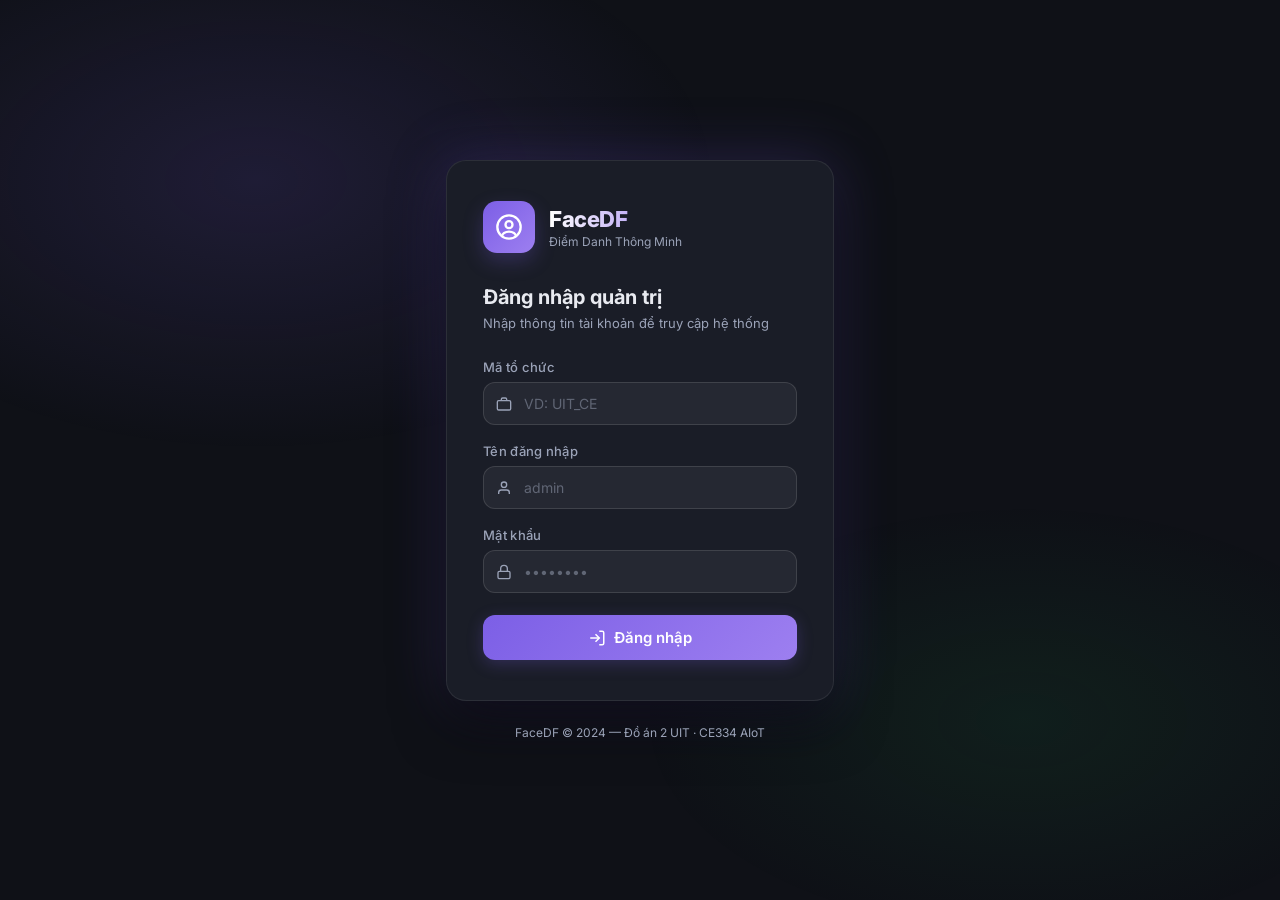
==== commit 47c18c03: "M3: Cap nhat JWT Auth, Shift settings, Báo cáo tab va login.html chuan" ====
--- a/Admin-website-main/frontend/index.html
+++ b/Admin-website-main/frontend/index.html
@@ -63,6 +63,16 @@
         </svg>
         <span>Điểm danh</span>
       </a>
+      <!-- Tab Báo cáo mới -->
+      <a href="#" class="nav-item" data-tab="report" id="nav-report">
+        <svg viewBox="0 0 24 24" fill="none" stroke="currentColor" stroke-width="2">
+          <line x1="18" y1="20" x2="18" y2="10" />
+          <line x1="12" y1="20" x2="12" y2="4" />
+          <line x1="6" y1="20" x2="6" y2="14" />
+          <rect x="2" y="2" width="20" height="20" rx="2" opacity="0.3" />
+        </svg>
+        <span>Báo cáo</span>
+      </a>
     </nav>
 
     <div class="sidebar-footer">
@@ -90,6 +100,15 @@
       </div>
       <div class="header-right">
         <div class="live-clock" id="liveClock"></div>
+
+        <!-- Tên tổ chức từ localStorage -->
+        <div class="tenant-badge" id="tenantBadge" style="
+          font-size:12px; color:var(--text2); font-weight:500;
+          padding:4px 10px; border:1px solid var(--border);
+          border-radius:20px; white-space:nowrap; max-width:140px;
+          overflow:hidden; text-overflow:ellipsis;">
+        </div>
+
         <button class="theme-toggle" id="themeToggleBtn" title="Giao diện Sáng/Tối">
           <svg viewBox="0 0 24 24" fill="none" stroke="currentColor" stroke-width="2" id="themeIcon">
             <circle cx="12" cy="12" r="5"></circle>
@@ -108,6 +127,19 @@
             <path d="M23 4v6h-6" />
             <path d="M20.49 15a9 9 0 1 1-2.12-9.36L23 10" />
           </svg>
+        </button>
+
+        <!-- Nút đăng xuất -->
+        <button class="btn btn-outline btn-sm" id="logoutBtn" title="Đăng xuất" style="
+          display:flex; align-items:center; gap:6px; padding:6px 12px;
+          font-size:13px; color:var(--red,#ef4444);
+          border-color:rgba(239,68,68,0.3);">
+          <svg viewBox="0 0 24 24" fill="none" stroke="currentColor" stroke-width="2" width="15" height="15">
+            <path d="M9 21H5a2 2 0 0 1-2-2V5a2 2 0 0 1 2-2h4" />
+            <polyline points="16 17 21 12 16 7" />
+            <line x1="21" y1="12" x2="9" y2="12" />
+          </svg>
+          Đăng xuất
         </button>
       </div>
     </header>
@@ -397,6 +429,16 @@
               </svg>
               Xuất CSV
             </button>
+            <!-- Nút Xuất Excel mới -->
+            <button class="btn btn-outline btn-sm" id="exportExcelBtn" style="color:var(--green,#22c55e);border-color:rgba(34,197,94,0.35)">
+              <svg viewBox="0 0 24 24" fill="none" stroke="currentColor" stroke-width="2" width="14" height="14">
+                <path d="M14 2H6a2 2 0 0 0-2 2v16a2 2 0 0 0 2 2h12a2 2 0 0 0 2-2V8z" />
+                <polyline points="14 2 14 8 20 8" />
+                <line x1="8" y1="13" x2="16" y2="13" />
+                <line x1="8" y1="17" x2="16" y2="17" />
+              </svg>
+              Xuất Excel
+            </button>
           </div>
         </div>
 
@@ -410,6 +452,7 @@
                 <th>MSSV</th>
                 <th>Họ và tên</th>
                 <th>Thời gian điểm danh</th>
+                <th>Loại</th>
                 <th>Thiết bị</th>
                 <th>Độ tin cậy</th>
                 <th>Trạng thái</th>
@@ -417,7 +460,143 @@
             </thead>
             <tbody id="attendance-tbody">
               <tr>
-                <td colspan="7" class="empty-row">Chọn ngày để xem điểm danh</td>
+                <td colspan="8" class="empty-row">Chọn ngày để xem điểm danh</td>
+              </tr>
+            </tbody>
+          </table>
+        </div>
+      </div>
+    </section>
+
+    <!-- ────── TAB: BÁO CÁO (mới) ────── -->
+    <section class="tab-content" id="tab-report">
+
+      <!-- Cấu hình Ca làm việc (Ra / Vào) -->
+      <div class="card" style="margin-bottom:16px">
+        <div class="card-header">
+          <h3>⏱️ Cấu hình Ca làm việc (Giờ Vào / Ra)</h3>
+          <span class="card-badge" id="shiftTenantBadge">Đang tải ca...</span>
+        </div>
+        <div class="card-body" style="padding:16px 20px;">
+          <form id="shiftConfigForm" style="display:flex; flex-wrap:wrap; gap:20px; align-items:flex-end;">
+            <div class="form-group" style="margin:0; min-width:160px;">
+              <label for="shiftStartInput" style="display:block; margin-bottom:6px; font-weight:600; font-size:13px;">Giờ bắt đầu ca (Vào) <span class="required">*</span></label>
+              <input type="time" id="shiftStartInput" required style="padding:8px 12px; border-radius:8px; border:1px solid var(--border); background:var(--input-bg, #1a1d27); color:var(--text); font-size:14px; width:100%;" />
+            </div>
+            <div class="form-group" style="margin:0; min-width:160px;">
+              <label for="shiftEndInput" style="display:block; margin-bottom:6px; font-weight:600; font-size:13px;">Giờ kết thúc ca (Ra) <span class="required">*</span></label>
+              <input type="time" id="shiftEndInput" required style="padding:8px 12px; border-radius:8px; border:1px solid var(--border); background:var(--input-bg, #1a1d27); color:var(--text); font-size:14px; width:100%;" />
+            </div>
+            <button type="submit" class="btn btn-primary" id="saveShiftBtn" style="height:38px;">
+              <svg viewBox="0 0 24 24" fill="none" stroke="currentColor" stroke-width="2" width="16" height="16">
+                <path d="M19 21H5a2 2 0 0 1-2-2V5a2 2 0 0 1 2-2h11l5 5v11a2 2 0 0 1-2 2z"></path>
+                <polyline points="17 21 17 13 7 13 7 21"></polyline>
+                <polyline points="7 3 7 8 15 8"></polyline>
+              </svg>
+              Lưu cấu hình ca
+            </button>
+            <span id="shiftStatusMsg" style="font-size:13px; color:var(--text2); align-self:center;"></span>
+          </form>
+        </div>
+      </div>
+
+      <!-- Bộ lọc ngày báo cáo -->
+      <div class="card" style="margin-bottom:16px">
+        <div class="card-header filter-header">
+          <h3>Báo cáo điểm danh</h3>
+          <div class="filter-controls">
+            <div class="date-picker-wrap">
+              <svg viewBox="0 0 24 24" fill="none" stroke="currentColor" stroke-width="2" width="16" height="16">
+                <rect x="3" y="4" width="18" height="18" rx="2" ry="2" />
+                <line x1="16" y1="2" x2="16" y2="6" />
+                <line x1="8" y1="2" x2="8" y2="6" />
+                <line x1="3" y1="10" x2="21" y2="10" />
+              </svg>
+              <input type="date" id="reportDate" />
+            </div>
+            <button class="btn btn-outline btn-sm" id="reportTodayBtn">Hôm nay</button>
+            <button class="btn btn-primary btn-sm" id="loadReportBtn">
+              <svg viewBox="0 0 24 24" fill="none" stroke="currentColor" stroke-width="2" width="14" height="14">
+                <circle cx="11" cy="11" r="8"/>
+                <line x1="21" y1="21" x2="16.65" y2="16.65"/>
+              </svg>
+              Xem báo cáo
+            </button>
+          </div>
+        </div>
+      </div>
+
+      <!-- Summary cards báo cáo -->
+      <div class="stats-grid" id="reportSummaryGrid" style="margin-bottom:16px">
+        <div class="stat-card">
+          <div class="stat-icon blue">
+            <svg viewBox="0 0 24 24" fill="none" stroke="currentColor" stroke-width="2">
+              <path d="M17 21v-2a4 4 0 0 0-4-4H5a4 4 0 0 0-4 4v2"/><circle cx="9" cy="7" r="4"/>
+            </svg>
+          </div>
+          <div class="stat-info">
+            <div class="stat-value" id="rpt-total-checkin">—</div>
+            <div class="stat-label">Tổng vào</div>
+          </div>
+        </div>
+        <div class="stat-card">
+          <div class="stat-icon green">
+            <svg viewBox="0 0 24 24" fill="none" stroke="currentColor" stroke-width="2">
+              <path d="M22 11.08V12a10 10 0 1 1-5.93-9.14"/><polyline points="22 4 12 14.01 9 11.01"/>
+            </svg>
+          </div>
+          <div class="stat-info">
+            <div class="stat-value" id="rpt-on-time">—</div>
+            <div class="stat-label">Đúng giờ</div>
+          </div>
+        </div>
+        <div class="stat-card">
+          <div class="stat-icon orange" style="background:rgba(234,88,12,0.15)">
+            <svg viewBox="0 0 24 24" fill="none" stroke="#f97316" stroke-width="2">
+              <circle cx="12" cy="12" r="10"/><polyline points="12 6 12 12 16 14"/>
+            </svg>
+          </div>
+          <div class="stat-info">
+            <div class="stat-value" id="rpt-late">—</div>
+            <div class="stat-label">Đi muộn</div>
+          </div>
+        </div>
+        <div class="stat-card">
+          <div class="stat-icon red">
+            <svg viewBox="0 0 24 24" fill="none" stroke="currentColor" stroke-width="2">
+              <path d="M9 21H5a2 2 0 0 1-2-2V5a2 2 0 0 1 2-2h4"/>
+              <polyline points="16 17 21 12 16 7"/><line x1="21" y1="12" x2="9" y2="12"/>
+            </svg>
+          </div>
+          <div class="stat-info">
+            <div class="stat-value" id="rpt-early-leave">—</div>
+            <div class="stat-label">Về sớm</div>
+          </div>
+        </div>
+      </div>
+
+      <!-- Bảng chi tiết báo cáo -->
+      <div class="card">
+        <div class="card-header">
+          <h3>Chi tiết check-in / check-out</h3>
+          <span class="card-badge" id="reportDateBadge"></span>
+        </div>
+        <div class="table-wrap">
+          <table class="data-table" id="report-table">
+            <thead>
+              <tr>
+                <th>#</th>
+                <th>MSSV</th>
+                <th>Họ và tên</th>
+                <th>Loại</th>
+                <th>Thời gian</th>
+                <th>Trạng thái</th>
+                <th>Thiết bị</th>
+              </tr>
+            </thead>
+            <tbody id="report-tbody">
+              <tr>
+                <td colspan="7" class="empty-row">Chọn ngày và nhấn "Xem báo cáo"</td>
               </tr>
             </tbody>
           </table>
@@ -459,4 +638,4 @@
   <script src="app.js"></script>
 </body>
 
-</html>+</html>
